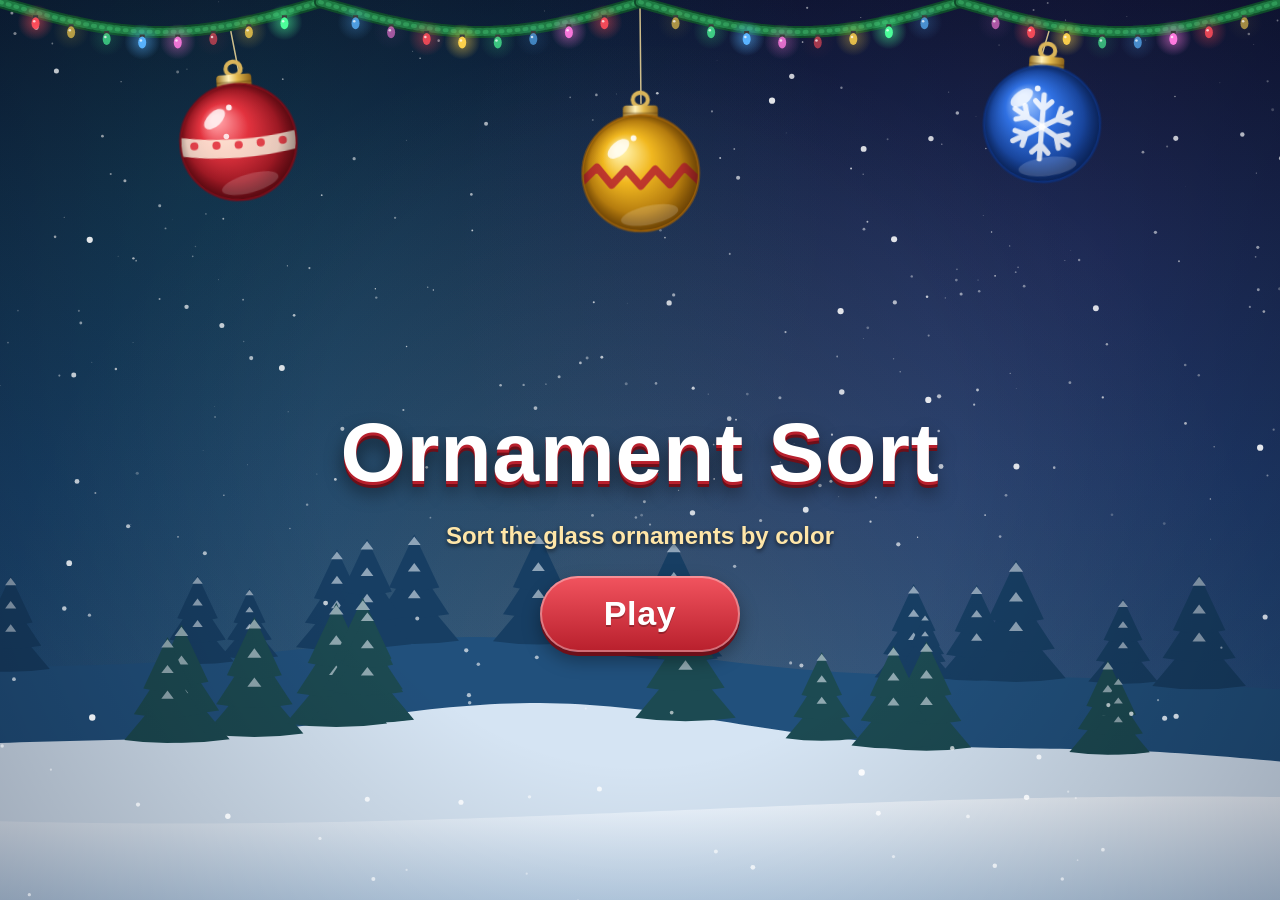
==== index.html @ 45f20277 "WIP: full build paused — waiting for prototype approval Co-Authored-By: Claude Opus 5.5 <noreply@ant" ====
<!DOCTYPE html>
<html lang="en">
<head>
<meta charset="utf-8">
<script src="playgama-bridge.js"></script>
<meta name="viewport" content="width=device-width, initial-scale=1, maximum-scale=1, user-scalable=no, viewport-fit=cover">
<meta name="theme-color" content="#0b1633">
<title>Ornament Sort</title>
<link rel="stylesheet" href="css/style.css">
</head>
<body>
<div id="app">
  <canvas id="scene"></canvas>

  <div id="hud" class="hidden">
    <div id="topbar" class="bar">
      <button id="btn-levels" class="icon-btn" type="button">
        <svg viewBox="0 0 24 24" aria-hidden="true"><rect x="3.5" y="3.5" width="7" height="7" rx="2"/><rect x="13.5" y="3.5" width="7" height="7" rx="2"/><rect x="3.5" y="13.5" width="7" height="7" rx="2"/><rect x="13.5" y="13.5" width="7" height="7" rx="2"/></svg>
      </button>
      <div class="level-info">
        <div id="level-label"></div>
        <div id="moves-label"></div>
      </div>
      <button id="btn-sound" class="icon-btn" type="button">
        <svg class="snd-on" viewBox="0 0 24 24" aria-hidden="true"><path class="fill" d="M3.5 9.2h3.8l5-4.2v14l-5-4.2H3.5z"/><path d="M15.8 8.6a4.8 4.8 0 0 1 0 6.8"/><path d="M18.4 6a8.5 8.5 0 0 1 0 12"/></svg>
        <svg class="snd-off" viewBox="0 0 24 24" aria-hidden="true"><path class="fill" d="M3.5 9.2h3.8l5-4.2v14l-5-4.2H3.5z"/><path d="M16 9.5l5 5M21 9.5l-5 5"/></svg>
      </button>
    </div>
    <div id="bottombar" class="bar">
      <button id="btn-undo" class="icon-btn" type="button">
        <svg viewBox="0 0 24 24" aria-hidden="true"><path d="M8.5 13.5L4 9l4.5-4.5"/><path d="M4.5 9H14a6 6 0 0 1 0 12h-3"/></svg>
        <span id="undo-count" class="badge">5</span>
      </button>
      <button id="btn-extra" class="ad-btn hidden" type="button">
        <svg viewBox="0 0 24 24" aria-hidden="true"><rect x="2.5" y="4.5" width="19" height="13" rx="3"/><path class="fill" d="M10 8.2v5.6l4.6-2.8z"/><path d="M8 20.5h8"/></svg>
        <span id="extra-label"></span>
      </button>
      <button id="btn-restart" class="icon-btn" type="button">
        <svg viewBox="0 0 24 24" aria-hidden="true"><path d="M19.5 12a7.5 7.5 0 1 1-2.2-5.3"/><path d="M19.8 4.2v4.6h-4.6"/></svg>
      </button>
    </div>
  </div>

  <div id="hint-chip" class="hidden"></div>
  <div id="hand" class="hidden">
    <svg viewBox="0 0 64 72" aria-hidden="true">
      <path d="M24 6c0-3.3 2.7-6 6-6s6 2.7 6 6v22.5c1-1.6 2.7-2.6 4.7-2.6 2.6 0 4.7 1.8 5.3 4.2 1-1.1 2.4-1.8 4-1.8 3 0 5.4 2.4 5.4 5.4v1.6c.9-.6 2-1 3.1-1 3 0 5.5 2.4 5.5 5.5V48c0 13.3-10 24-23 24h-4.4c-7 0-13.4-3.6-17-9.6L4.4 46.6c-1.7-2.8-.9-6.5 1.9-8.3 2.6-1.7 6-1.2 8 1.1l9.7 10.7V6z"/>
    </svg>
    <span class="ring"></span>
  </div>
  <div id="toast" class="hidden"></div>

  <div id="title-screen" class="overlay hidden">
    <div class="title-wrap">
      <h1 id="title-text"></h1>
      <p id="subtitle-text"></p>
      <button id="btn-play" class="btn primary big" type="button"></button>
    </div>
  </div>

  <div id="win-modal" class="overlay modal hidden">
    <div class="card">
      <div class="ribbon"><span id="win-title"></span></div>
      <p id="win-sub"></p>
      <div class="stars">
        <svg class="star" viewBox="0 0 24 24"><path d="M12 2.6l2.9 6 6.5.8-4.8 4.5 1.2 6.5L12 17.2l-5.8 3.2 1.2-6.5L2.6 9.4l6.5-.8z"/></svg>
        <svg class="star mid" viewBox="0 0 24 24"><path d="M12 2.6l2.9 6 6.5.8-4.8 4.5 1.2 6.5L12 17.2l-5.8 3.2 1.2-6.5L2.6 9.4l6.5-.8z"/></svg>
        <svg class="star" viewBox="0 0 24 24"><path d="M12 2.6l2.9 6 6.5.8-4.8 4.5 1.2 6.5L12 17.2l-5.8 3.2 1.2-6.5L2.6 9.4l6.5-.8z"/></svg>
      </div>
      <p id="win-moves"></p>
      <div class="row">
        <button id="btn-replay" class="btn secondary" type="button">
          <svg viewBox="0 0 24 24" aria-hidden="true"><path d="M19.5 12a7.5 7.5 0 1 1-2.2-5.3"/><path d="M19.8 4.2v4.6h-4.6"/></svg>
          <span id="replay-label"></span>
        </button>
        <button id="btn-next" class="btn primary" type="button"><span id="next-label"></span></button>
      </div>
    </div>
  </div>

  <div id="levels-modal" class="overlay modal hidden">
    <div class="card levels-card">
      <div class="ribbon"><span id="levels-title"></span></div>
      <button id="btn-close-levels" class="close-btn" type="button">
        <svg viewBox="0 0 24 24" aria-hidden="true"><path d="M6 6l12 12M18 6L6 18"/></svg>
      </button>
      <div id="levels-grid"></div>
    </div>
  </div>

  <div id="boot"><div class="spinner"></div></div>
</div>

<script>
/* Boot: the Bridge must be initialized before the game loads anything else. */
(function () {
  var files = ['js/rules.js', 'js/levels-data.js', 'js/i18n.js', 'js/audio.js', 'js/game.js'];
  function load(i) {
    if (i >= files.length) { window.OSGame.start(); return; }
    var s = document.createElement('script');
    s.src = files[i];
    s.onload = function () { load(i + 1); };
    document.body.appendChild(s);
  }
  var init;
  try {
    init = window.bridge ? window.bridge.initialize() : Promise.reject(new Error('Bridge script missing'));
  } catch (e) {
    init = Promise.reject(e);
  }
  init.then(function () {
    window.OS_BRIDGE_READY = true;
  }, function (e) {
    window.OS_BRIDGE_READY = false;
    console.warn('Bridge initialization failed, running without it:', e);
  }).then(function () { load(0); });
})();
</script>
</body>
</html>
---- css/style.css ----
/* Ornament Sort — layout and UI. Everything is local, no web fonts. */
:root {
  --btn: clamp(42px, min(12vw, 10.5vh), 62px);
  --gap: clamp(8px, 1.6vmin, 16px);
  --font: "Trebuchet MS", "Segoe UI", "Roboto", "Helvetica Neue", Arial, sans-serif;
  --gold: #ffd36b;
  --red: #d8323f;
  --green: #1f8a52;
  --ink: #3a2418;
}

* { box-sizing: border-box; }

html, body {
  margin: 0;
  padding: 0;
  width: 100%;
  height: 100%;
  overflow: hidden;
  background: #0b1633;
  overscroll-behavior: none;
}

body {
  position: fixed;
  inset: 0;
  font-family: var(--font);
  color: #fff;
  -webkit-user-select: none;
  user-select: none;
  -webkit-touch-callout: none;
  -webkit-tap-highlight-color: transparent;
  touch-action: none;
  -webkit-text-size-adjust: 100%;
}

#app { position: absolute; inset: 0; overflow: hidden; }

#scene {
  position: absolute;
  left: 0; top: 0;
  width: 100%; height: 100%;
  display: block;
  touch-action: none;
}

.hidden { display: none !important; }

button {
  font-family: inherit;
  color: inherit;
  border: 0;
  margin: 0;
  cursor: pointer;
  -webkit-user-select: none;
  user-select: none;
  -webkit-touch-callout: none;
  touch-action: manipulation;
}
button:focus { outline: none; }
button:focus-visible { outline: 3px solid var(--gold); outline-offset: 2px; }

svg { display: block; }
svg path, svg rect { fill: none; stroke: currentColor; stroke-width: 2.2; stroke-linecap: round; stroke-linejoin: round; }
svg .fill { fill: currentColor; }

/* ---------- HUD ---------- */
#hud { position: absolute; inset: 0; pointer-events: none; }
.bar {
  position: absolute;
  left: 0; right: 0;
  display: flex;
  align-items: center;
  justify-content: space-between;
  gap: var(--gap);
  padding-left: max(var(--gap), env(safe-area-inset-left));
  padding-right: max(var(--gap), env(safe-area-inset-right));
  pointer-events: none;
}
.bar > * { pointer-events: auto; }
#topbar { top: 0; padding-top: max(var(--gap), env(safe-area-inset-top)); }
#bottombar { bottom: 0; padding-bottom: max(var(--gap), env(safe-area-inset-bottom)); }

.icon-btn {
  position: relative;
  flex: 0 0 auto;
  width: var(--btn);
  height: var(--btn);
  border-radius: 50%;
  background: radial-gradient(circle at 35% 30%, rgba(60, 98, 150, .95), rgba(16, 34, 70, .95));
  box-shadow: inset 0 0 0 2px rgba(255, 255, 255, .28), 0 3px 0 rgba(4, 10, 26, .55), 0 6px 14px rgba(0, 0, 0, .3);
  display: flex;
  align-items: center;
  justify-content: center;
  transition: transform .12s ease, filter .12s ease;
}
.icon-btn svg { width: 54%; height: 54%; }
.icon-btn:active, .ad-btn:active, .btn:active { transform: translateY(2px) scale(.97); }
.icon-btn:disabled { filter: grayscale(1) brightness(.7); cursor: default; }
.icon-btn .snd-off { display: none; }
.icon-btn.muted .snd-on { display: none; }
.icon-btn.muted .snd-off { display: block; }

.badge {
  position: absolute;
  right: -4px; top: -4px;
  min-width: 22px; height: 22px;
  padding: 0 5px;
  border-radius: 11px;
  background: linear-gradient(#ff5c66, #c41d2b);
  box-shadow: 0 0 0 2px #fff;
  font-size: 13px;
  font-weight: 800;
  line-height: 22px;
  text-align: center;
}

.level-info {
  flex: 1 1 auto;
  min-width: 0;
  text-align: center;
  text-shadow: 0 2px 4px rgba(0, 0, 0, .5);
  pointer-events: none;
}
#level-label {
  font-weight: 800;
  font-size: clamp(18px, min(5.4vw, 5vh), 30px);
  letter-spacing: .02em;
  white-space: nowrap;
}
#moves-label {
  font-size: clamp(13px, min(3.6vw, 3.2vh), 18px);
  opacity: .85;
  white-space: nowrap;
}

.ad-btn {
  flex: 0 1 auto;
  min-width: 0;
  max-width: 340px;
  height: var(--btn);
  padding: 0 clamp(10px, 2.4vmin, 18px) 0 clamp(8px, 1.8vmin, 14px);
  border-radius: calc(var(--btn) / 2);
  display: flex;
  align-items: center;
  gap: 8px;
  background: linear-gradient(#ffe08a, #f2a81d);
  color: #4a2a05;
  box-shadow: inset 0 0 0 2px rgba(255, 255, 255, .55), 0 3px 0 #a5650b, 0 6px 14px rgba(0, 0, 0, .3);
  font-weight: 800;
  font-size: clamp(13px, min(3.5vw, 3.4vh), 17px);
  line-height: 1.1;
  text-align: left;
}
.ad-btn svg { flex: 0 0 auto; width: calc(var(--btn) * .5); height: calc(var(--btn) * .5); }
.ad-btn span { overflow: hidden; display: -webkit-box; -webkit-line-clamp: 2; -webkit-box-orient: vertical; }
.ad-btn:disabled { opacity: .6; }

/* ---------- hints ---------- */
#hint-chip, #toast {
  position: absolute;
  left: 50%;
  transform: translateX(-50%);
  max-width: calc(100% - 24px);
  padding: 6px 14px;
  border-radius: 16px;
  background: rgba(8, 20, 46, .78);
  box-shadow: inset 0 0 0 1.5px rgba(255, 255, 255, .25);
  font-size: clamp(13px, min(3.6vw, 3.2vh), 17px);
  font-weight: 700;
  text-align: center;
  white-space: nowrap;
  overflow: hidden;
  text-overflow: ellipsis;
  pointer-events: none;
  z-index: 5;
}
#toast { background: rgba(150, 24, 36, .9); animation: toast-in .25s ease-out; }
@keyframes toast-in { from { opacity: 0; transform: translate(-50%, 8px); } to { opacity: 1; transform: translate(-50%, 0); } }

#hand {
  position: absolute;
  width: 54px; height: 61px;
  margin-left: -16px;   /* fingertip sits on the target point */
  margin-top: -2px;
  pointer-events: none;
  z-index: 6;
  animation: hand-tap 1.1s ease-in-out infinite;
  transition: left .35s ease, top .35s ease;
}
#hand svg { width: 100%; height: 100%; filter: drop-shadow(0 4px 6px rgba(0, 0, 0, .45)); }
#hand svg path { fill: #fff; stroke: #2a3550; stroke-width: 3; }
#hand .ring {
  position: absolute;
  left: 16px; top: 2px;
  width: 0; height: 0;
  border-radius: 50%;
  box-shadow: 0 0 0 0 rgba(255, 220, 120, .9);
  animation: hand-ring 1.1s ease-out infinite;
}
@keyframes hand-tap {
  0%, 100% { transform: translate(6px, 14px); }
  45% { transform: translate(0, 0) scale(.92); }
  60% { transform: translate(0, 0) scale(.92); }
}
@keyframes hand-ring {
  0%, 40% { box-shadow: 0 0 0 0 rgba(255, 220, 120, .9); }
  100% { box-shadow: 0 0 0 26px rgba(255, 220, 120, 0); }
}

/* ---------- overlays ---------- */
.overlay {
  position: absolute;
  inset: 0;
  display: flex;
  align-items: center;
  justify-content: center;
  padding: max(12px, env(safe-area-inset-top)) max(12px, env(safe-area-inset-right)) max(12px, env(safe-area-inset-bottom)) max(12px, env(safe-area-inset-left));
  z-index: 10;
}
.modal { background: rgba(5, 12, 30, .55); animation: fade-in .25s ease-out; }
@keyframes fade-in { from { opacity: 0; } to { opacity: 1; } }

.title-wrap {
  text-align: center;
  margin-top: 18vh;
  display: flex;
  flex-direction: column;
  align-items: center;
  gap: clamp(10px, 3vmin, 26px);
}
#title-text {
  margin: 0;
  font-size: clamp(34px, min(10.5vw, 11vh), 84px);
  line-height: 1.02;
  font-weight: 900;
  letter-spacing: .01em;
  color: #fff;
  text-shadow: 0 3px 0 #b8202d, 0 6px 0 #6e0f19, 0 10px 18px rgba(0, 0, 0, .55);
}
#subtitle-text {
  margin: 0;
  font-size: clamp(15px, min(4.2vw, 4vh), 24px);
  font-weight: 700;
  color: #ffe6a8;
  text-shadow: 0 2px 4px rgba(0, 0, 0, .6);
}

.btn {
  display: inline-flex;
  align-items: center;
  justify-content: center;
  gap: 8px;
  min-height: 48px;
  padding: 0 clamp(16px, 4vmin, 30px);
  border-radius: 26px;
  font-size: clamp(17px, min(4.6vw, 4.4vh), 24px);
  font-weight: 800;
  letter-spacing: .02em;
  white-space: nowrap;
}
.btn svg { width: 1.1em; height: 1.1em; }
.btn svg path { stroke-width: 2.8; }
.btn.primary {
  color: #fff;
  background: linear-gradient(#f2545f, #b81f2c);
  box-shadow: inset 0 0 0 2px rgba(255, 255, 255, .35), 0 4px 0 #6e0f19, 0 8px 18px rgba(0, 0, 0, .35);
  text-shadow: 0 2px 0 rgba(0, 0, 0, .25);
}
.btn.secondary {
  color: #fff;
  background: linear-gradient(#36b06d, #187243);
  box-shadow: inset 0 0 0 2px rgba(255, 255, 255, .3), 0 4px 0 #0c4127, 0 8px 18px rgba(0, 0, 0, .3);
}
.btn.big {
  min-height: clamp(54px, 9vmin, 76px);
  padding: 0 clamp(36px, 8vmin, 64px);
  border-radius: 40px;
  font-size: clamp(22px, min(6vw, 6vh), 34px);
  animation: pulse 1.6s ease-in-out infinite;
}
@keyframes pulse { 0%, 100% { transform: scale(1); } 50% { transform: scale(1.05); } }

.card {
  position: relative;
  width: min(420px, 100%);
  max-height: 100%;
  padding: clamp(30px, 6vmin, 44px) clamp(16px, 4vmin, 28px) clamp(16px, 3.5vmin, 26px);
  margin-top: 14px;
  border-radius: 24px;
  background: linear-gradient(#fffaf1, #f1e2c9);
  box-shadow: 0 0 0 4px #e9c46a, 0 0 0 7px #8a1b27, 0 18px 40px rgba(0, 0, 0, .5);
  color: var(--ink);
  text-align: center;
  animation: card-in .35s cubic-bezier(.2, 1.4, .4, 1);
}
@keyframes card-in { from { transform: scale(.7); opacity: 0; } to { transform: scale(1); opacity: 1; } }
.ribbon {
  position: absolute;
  left: 50%; top: -16px;
  transform: translateX(-50%);
  min-width: 64%;
  max-width: 92%;
  padding: 8px 22px;
  border-radius: 12px;
  background: linear-gradient(#e7404c, #a91a27);
  box-shadow: inset 0 0 0 2px rgba(255, 255, 255, .3), 0 4px 0 #5e0c15;
  color: #fff;
  font-weight: 900;
  font-size: clamp(20px, min(5.6vw, 5.4vh), 30px);
  white-space: nowrap;
  text-shadow: 0 2px 0 rgba(0, 0, 0, .25);
}
#win-sub, #win-moves { margin: 6px 0; font-weight: 700; font-size: clamp(15px, min(4.2vw, 4vh), 20px); }
#win-moves { opacity: .75; }
.stars { display: flex; justify-content: center; align-items: flex-end; gap: 6px; margin: 4px 0; }
.stars .star { width: clamp(46px, min(15vw, 13vh), 76px); height: auto; }
.stars .star.mid { width: clamp(56px, min(19vw, 16vh), 94px); margin-bottom: 8px; }
.stars .star path { fill: #d9c9ad; stroke: #b6a281; stroke-width: 1.4; }
.stars .star.on path { fill: #ffc93c; stroke: #c9850c; }
.stars .star.on { animation: star-pop .45s cubic-bezier(.2, 1.6, .4, 1) both; filter: drop-shadow(0 0 8px rgba(255, 190, 40, .6)); }
@keyframes star-pop { from { transform: scale(0) rotate(-40deg); } to { transform: scale(1) rotate(0); } }
.card .row { display: flex; justify-content: center; gap: 12px; margin-top: clamp(8px, 2.4vmin, 16px); flex-wrap: wrap; }

.close-btn {
  position: absolute;
  right: -10px; top: -10px;
  width: 44px; height: 44px;
  border-radius: 50%;
  background: linear-gradient(#f2545f, #b81f2c);
  box-shadow: 0 0 0 3px #fff, 0 4px 10px rgba(0, 0, 0, .4);
  color: #fff;
  display: flex; align-items: center; justify-content: center;
  z-index: 2;
}
.close-btn svg { width: 22px; height: 22px; }
.close-btn svg path { stroke-width: 3.2; }

.levels-card { width: min(560px, 100%); height: 100%; max-height: 640px; display: flex; flex-direction: column; padding-left: 10px; padding-right: 10px; }
#levels-grid {
  flex: 1 1 auto;
  overflow-y: auto;
  -webkit-overflow-scrolling: touch;
  touch-action: pan-y;
  display: grid;
  grid-template-columns: repeat(auto-fill, minmax(58px, 1fr));
  gap: 10px;
  padding: 6px;
}
.lv {
  position: relative;
  height: 64px;
  border-radius: 14px;
  background: linear-gradient(#3f7fc9, #234f8c);
  box-shadow: inset 0 0 0 2px rgba(255, 255, 255, .3), 0 3px 0 #15325d;
  color: #fff;
  font-size: 20px;
  font-weight: 800;
  display: flex; flex-direction: column; align-items: center; justify-content: center;
  gap: 2px;
}
.lv.current { background: linear-gradient(#f2545f, #b81f2c); box-shadow: inset 0 0 0 2px rgba(255, 255, 255, .4), 0 3px 0 #6e0f19; }
.lv.done { background: linear-gradient(#36b06d, #187243); box-shadow: inset 0 0 0 2px rgba(255, 255, 255, .3), 0 3px 0 #0c4127; }
.lv:disabled { background: linear-gradient(#a99c88, #857865); box-shadow: inset 0 0 0 2px rgba(255, 255, 255, .2), 0 3px 0 #5d5344; cursor: default; }
.lv .mini { display: flex; gap: 1px; }
.lv .mini svg { width: 13px; height: 13px; }
.lv .mini path { fill: rgba(255, 255, 255, .3); stroke: none; }
.lv .mini .on path { fill: #ffd64a; }
.lv .lock { width: 22px; height: 22px; }
.lv .lock path, .lv .lock rect { stroke: #fff; stroke-width: 2.4; }

/* ---------- boot ---------- */
#boot {
  position: absolute; inset: 0;
  display: flex; align-items: center; justify-content: center;
  background: #0b1633;
  z-index: 20;
}
.spinner {
  width: 44px; height: 44px;
  border-radius: 50%;
  border: 5px solid rgba(255, 255, 255, .15);
  border-top-color: #ffd36b;
  animation: spin .9s linear infinite;
}
@keyframes spin { to { transform: rotate(360deg); } }

/* Landscape: the ad button moves up next to the sound button, the level text to the left */
@media (min-aspect-ratio: 13/10) {
  #btn-extra {
    position: fixed;
    top: max(var(--gap), env(safe-area-inset-top));
    right: calc(max(var(--gap), env(safe-area-inset-right)) + var(--btn) + var(--gap));
    max-width: min(300px, 38vw);
  }
  #topbar .level-info { text-align: left; }
}
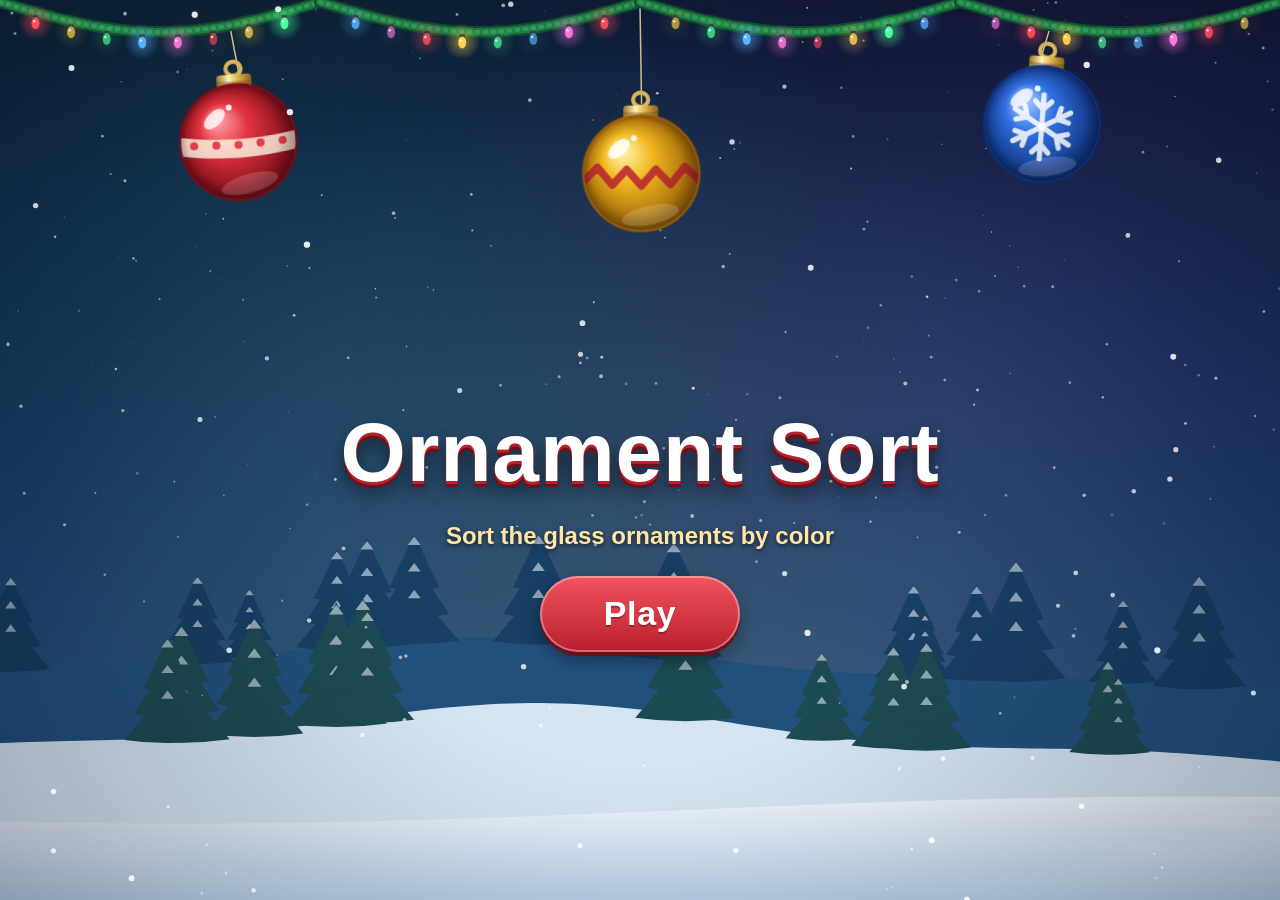
==== commit 8706d5c1: "Full build: approved prototype features, settings, level select, resume - Game rules (CLAUDE.md) and" ====
--- a/index.html
+++ b/index.html
@@ -14,16 +14,15 @@
 
   <div id="hud" class="hidden">
     <div id="topbar" class="bar">
-      <button id="btn-levels" class="icon-btn" type="button">
-        <svg viewBox="0 0 24 24" aria-hidden="true"><rect x="3.5" y="3.5" width="7" height="7" rx="2"/><rect x="13.5" y="3.5" width="7" height="7" rx="2"/><rect x="3.5" y="13.5" width="7" height="7" rx="2"/><rect x="13.5" y="13.5" width="7" height="7" rx="2"/></svg>
+      <button id="btn-settings" class="icon-btn" type="button">
+        <svg viewBox="0 0 24 24" aria-hidden="true"><path d="M10.3 2.8h3.4l.5 2.6 1.6.9 2.5-.9 1.7 2.9-2 1.7v1.9l2 1.7-1.7 2.9-2.5-.9-1.6.9-.5 2.6h-3.4l-.5-2.6-1.6-.9-2.5.9-1.7-2.9 2-1.7V11l-2-1.7 1.7-2.9 2.5.9 1.6-.9z"/><path d="M12 9a3 3 0 1 1 0 6 3 3 0 0 1 0-6z"/></svg>
       </button>
-      <div class="level-info">
+      <div id="level-info" class="level-info" role="button">
         <div id="level-label"></div>
         <div id="moves-label"></div>
       </div>
-      <button id="btn-sound" class="icon-btn" type="button">
-        <svg class="snd-on" viewBox="0 0 24 24" aria-hidden="true"><path class="fill" d="M3.5 9.2h3.8l5-4.2v14l-5-4.2H3.5z"/><path d="M15.8 8.6a4.8 4.8 0 0 1 0 6.8"/><path d="M18.4 6a8.5 8.5 0 0 1 0 12"/></svg>
-        <svg class="snd-off" viewBox="0 0 24 24" aria-hidden="true"><path class="fill" d="M3.5 9.2h3.8l5-4.2v14l-5-4.2H3.5z"/><path d="M16 9.5l5 5M21 9.5l-5 5"/></svg>
+      <button id="btn-levels" class="icon-btn" type="button">
+        <svg viewBox="0 0 24 24" aria-hidden="true"><rect x="3.5" y="3.5" width="7" height="7" rx="2"/><rect x="13.5" y="3.5" width="7" height="7" rx="2"/><rect x="3.5" y="13.5" width="7" height="7" rx="2"/><rect x="13.5" y="13.5" width="7" height="7" rx="2"/></svg>
       </button>
     </div>
     <div id="bottombar" class="bar">
@@ -88,6 +87,27 @@
     </div>
   </div>
 
+  <div id="settings-modal" class="overlay modal hidden">
+    <div class="card settings-card">
+      <div class="ribbon"><span id="settings-title"></span></div>
+      <button id="btn-close-settings" class="close-btn" type="button">
+        <svg viewBox="0 0 24 24" aria-hidden="true"><path d="M6 6l12 12M18 6L6 18"/></svg>
+      </button>
+      <div class="set-row">
+        <svg viewBox="0 0 24 24" aria-hidden="true"><path d="M9 18V5.5l11-2.3V16"/><path d="M9 18a3 3 0 1 1-6 0 3 3 0 0 1 6 0z"/><path d="M20 16a3 3 0 1 1-6 0 3 3 0 0 1 6 0z"/></svg>
+        <span class="lbl" id="lbl-music"></span>
+        <button id="sw-music" class="switch" type="button" role="switch" aria-checked="true"></button>
+        <input id="vol-music" type="range" min="0" max="100" step="1">
+      </div>
+      <div class="set-row">
+        <svg viewBox="0 0 24 24" aria-hidden="true"><path class="fill" d="M3.5 9.2h3.8l5-4.2v14l-5-4.2H3.5z"/><path d="M15.8 8.6a4.8 4.8 0 0 1 0 6.8"/><path d="M18.4 6a8.5 8.5 0 0 1 0 12"/></svg>
+        <span class="lbl" id="lbl-sfx"></span>
+        <button id="sw-sfx" class="switch" type="button" role="switch" aria-checked="true"></button>
+        <input id="vol-sfx" type="range" min="0" max="100" step="1">
+      </div>
+    </div>
+  </div>
+
   <div id="boot"><div class="spinner"></div></div>
 </div>
 
--- a/css/style.css
+++ b/css/style.css
@@ -120,8 +120,9 @@
   min-width: 0;
   text-align: center;
   text-shadow: 0 2px 4px rgba(0, 0, 0, .5);
-  pointer-events: none;
-}
+  cursor: pointer;
+}
+#level-label, #moves-label { overflow: hidden; text-overflow: ellipsis; }
 #level-label {
   font-weight: 800;
   font-size: clamp(18px, min(5.4vw, 5vh), 30px);
@@ -181,8 +182,9 @@
 #hand {
   position: absolute;
   width: 54px; height: 61px;
-  margin-left: -16px;   /* fingertip sits on the target point */
-  margin-top: -2px;
+  margin-left: -25.3px; /* the fingertip of the drawing (30,0 of 64x72) sits on the target point */
+  margin-top: 0;
+  transform-origin: 25.3px 0;
   pointer-events: none;
   z-index: 6;
   animation: hand-tap 1.1s ease-in-out infinite;
@@ -192,14 +194,15 @@
 #hand svg path { fill: #fff; stroke: #2a3550; stroke-width: 3; }
 #hand .ring {
   position: absolute;
-  left: 16px; top: 2px;
-  width: 0; height: 0;
+  left: 25.3px; top: 0;
+  width: 6px; height: 6px;
+  margin: -3px 0 0 -3px;
   border-radius: 50%;
   box-shadow: 0 0 0 0 rgba(255, 220, 120, .9);
   animation: hand-ring 1.1s ease-out infinite;
 }
 @keyframes hand-tap {
-  0%, 100% { transform: translate(6px, 14px); }
+  0%, 100% { transform: translate(5px, 16px); }
   45% { transform: translate(0, 0) scale(.92); }
   60% { transform: translate(0, 0) scale(.92); }
 }
@@ -361,7 +364,12 @@
 }
 .lv.current { background: linear-gradient(#f2545f, #b81f2c); box-shadow: inset 0 0 0 2px rgba(255, 255, 255, .4), 0 3px 0 #6e0f19; }
 .lv.done { background: linear-gradient(#36b06d, #187243); box-shadow: inset 0 0 0 2px rgba(255, 255, 255, .3), 0 3px 0 #0c4127; }
-.lv:disabled { background: linear-gradient(#a99c88, #857865); box-shadow: inset 0 0 0 2px rgba(255, 255, 255, .2), 0 3px 0 #5d5344; cursor: default; }
+.lv .check { position: absolute; right: -5px; top: -5px; width: 22px; height: 22px; border-radius: 50%; background: #ffd64a;
+  box-shadow: 0 0 0 2px #fff; display: flex; align-items: center; justify-content: center; }
+.lv .check svg { width: 15px; height: 15px; }
+.lv .check svg path { stroke: #1a5c36; stroke-width: 3.6; }
+.lv.current { box-shadow: inset 0 0 0 2px rgba(255, 255, 255, .45), 0 3px 0 #6e0f19, 0 0 0 3px #ffd36b; }
+.lv.locked { background: linear-gradient(#a99c88, #857865); box-shadow: inset 0 0 0 2px rgba(255, 255, 255, .2), 0 3px 0 #5d5344; cursor: default; }
 .lv .mini { display: flex; gap: 1px; }
 .lv .mini svg { width: 13px; height: 13px; }
 .lv .mini path { fill: rgba(255, 255, 255, .3); stroke: none; }
@@ -395,3 +403,19 @@
   }
   #topbar .level-info { text-align: left; }
 }
+
+/* ---------- settings ---------- */
+.settings-card { width: min(380px, 100%); }
+.set-row { display: grid; grid-template-columns: 30px 1fr auto; align-items: center; column-gap: 10px; row-gap: 6px;
+  margin: 12px 0; padding: 10px 12px; border-radius: 16px; background: rgba(138, 27, 39, .08); text-align: left; }
+.set-row > svg { width: 28px; height: 28px; color: #a91a27; }
+.set-row .lbl { font-weight: 800; font-size: clamp(16px, min(4.4vw, 4vh), 19px); }
+.set-row input[type=range] { grid-column: 1 / 4; width: 100%; height: 28px; margin: 0; accent-color: #c3263a; touch-action: pan-x; cursor: pointer; }
+.set-row input[type=range]:disabled { opacity: .4; }
+.switch { position: relative; width: 56px; height: 32px; border-radius: 16px; background: #b9ab97; box-shadow: inset 0 2px 4px rgba(0, 0, 0, .25); transition: background .2s; }
+.switch::after { content: ""; position: absolute; left: 3px; top: 3px; width: 26px; height: 26px; border-radius: 50%; background: #fff;
+  box-shadow: 0 2px 4px rgba(0, 0, 0, .3); transition: transform .2s; }
+.switch[aria-checked="true"] { background: #1f8a52; }
+.switch[aria-checked="true"]::after { transform: translateX(24px); }
+#btn-settings svg { width: 64%; height: 64%; }
+#btn-settings svg path { stroke-width: 2; }
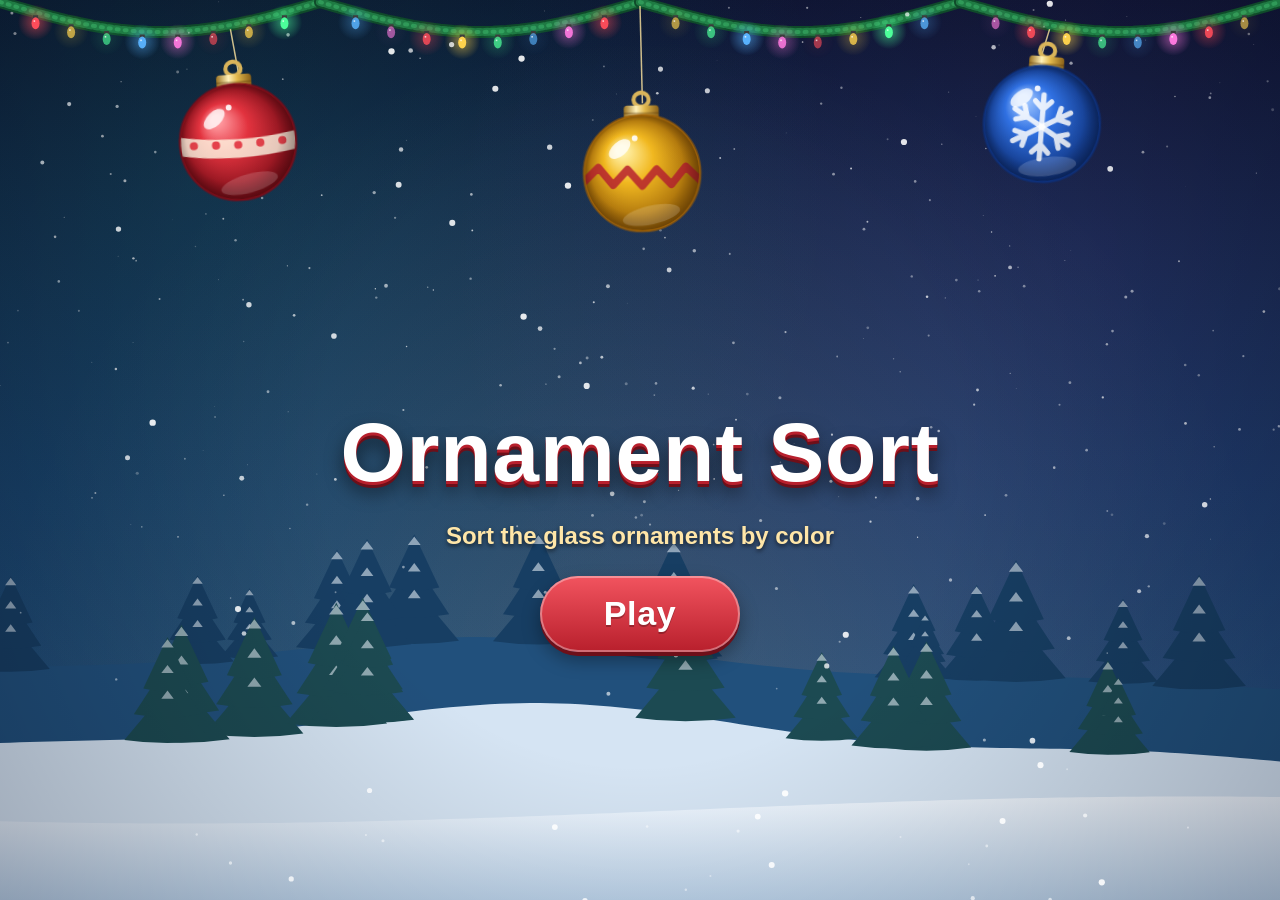
==== commit 0a299c42: "Review round 1 fixes + harder level curve - T1: rewarded ad works with the real SDK (showRewarded re" ====
--- a/index.html
+++ b/index.html
@@ -17,7 +17,7 @@
       <button id="btn-settings" class="icon-btn" type="button">
         <svg viewBox="0 0 24 24" aria-hidden="true"><path d="M10.3 2.8h3.4l.5 2.6 1.6.9 2.5-.9 1.7 2.9-2 1.7v1.9l2 1.7-1.7 2.9-2.5-.9-1.6.9-.5 2.6h-3.4l-.5-2.6-1.6-.9-2.5.9-1.7-2.9 2-1.7V11l-2-1.7 1.7-2.9 2.5.9 1.6-.9z"/><path d="M12 9a3 3 0 1 1 0 6 3 3 0 0 1 0-6z"/></svg>
       </button>
-      <div id="level-info" class="level-info" role="button">
+      <div id="level-info" class="level-info" role="button" tabindex="0">
         <div id="level-label"></div>
         <div id="moves-label"></div>
       </div>
--- a/css/style.css
+++ b/css/style.css
@@ -419,3 +419,8 @@
 .switch[aria-checked="true"]::after { transform: translateX(24px); }
 #btn-settings svg { width: 64%; height: 64%; }
 #btn-settings svg path { stroke-width: 2; }
+
+/* dead end: the buttons that can help */
+.icon-btn.attention { animation: attention 1s ease-in-out infinite; box-shadow: inset 0 0 0 2px rgba(255, 255, 255, .5), 0 0 0 4px #ffd36b, 0 0 18px 4px rgba(255, 200, 80, .8); }
+@keyframes attention { 0%, 100% { transform: scale(1); } 50% { transform: scale(1.12); } }
+#level-info:focus-visible { outline: 3px solid var(--gold); outline-offset: 2px; border-radius: 10px; }
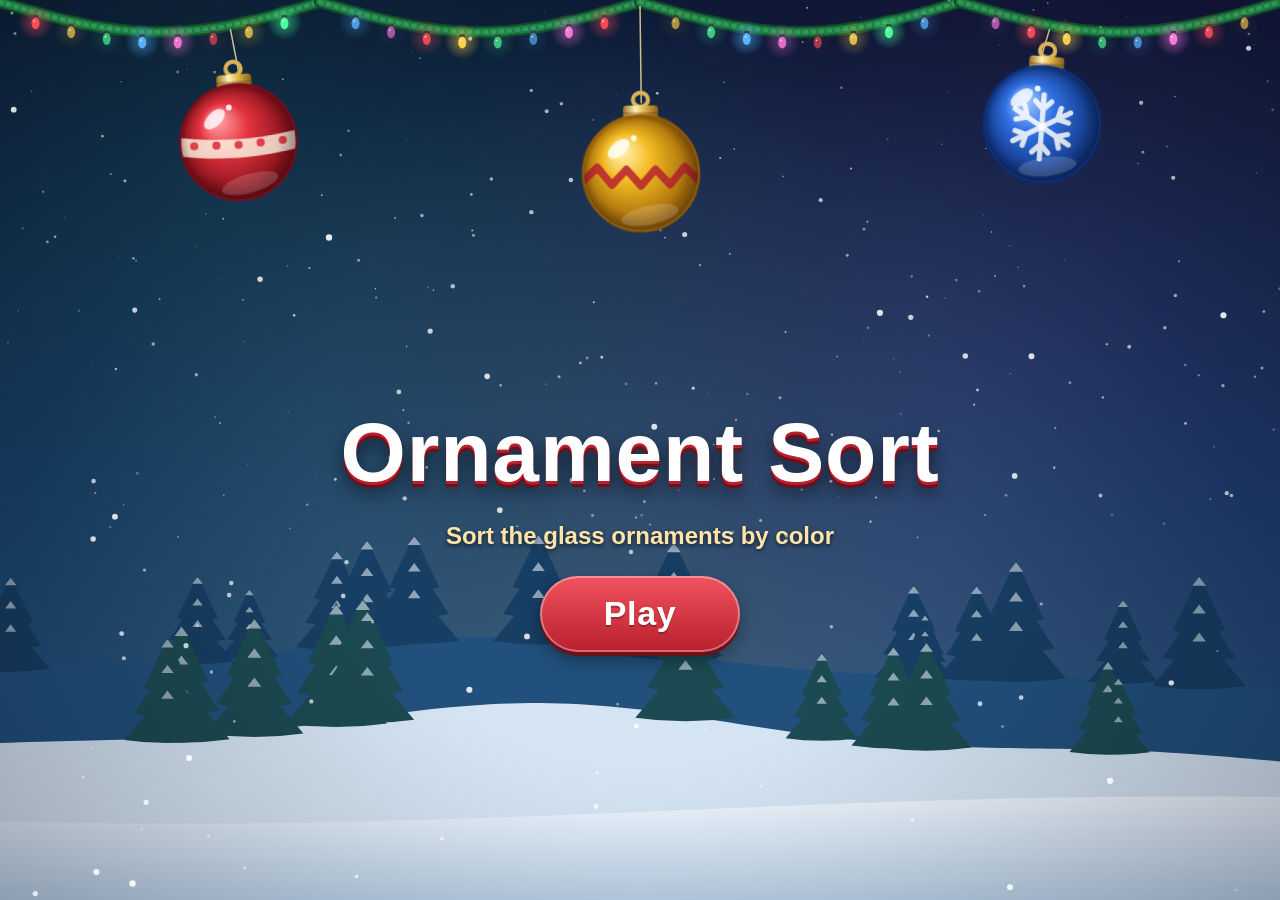
==== commit 132738f2: "Analytics events via Bridge (js/analytics.js) + touch fix for a lifted ornament of the lower row - p" ====
--- a/index.html
+++ b/index.html
@@ -114,7 +114,7 @@
 <script>
 /* Boot: the Bridge must be initialized before the game loads anything else. */
 (function () {
-  var files = ['js/rules.js', 'js/levels-data.js', 'js/i18n.js', 'js/audio.js', 'js/game.js'];
+  var files = ['js/rules.js', 'js/levels-data.js', 'js/i18n.js', 'js/audio.js', 'js/analytics.js', 'js/game.js'];
   function load(i) {
     if (i >= files.length) { window.OSGame.start(); return; }
     var s = document.createElement('script');
--- a/css/style.css
+++ b/css/style.css
@@ -423,4 +423,10 @@
 /* dead end: the buttons that can help */
 .icon-btn.attention { animation: attention 1s ease-in-out infinite; box-shadow: inset 0 0 0 2px rgba(255, 255, 255, .5), 0 0 0 4px #ffd36b, 0 0 18px 4px rgba(255, 200, 80, .8); }
 @keyframes attention { 0%, 100% { transform: scale(1); } 50% { transform: scale(1.12); } }
+/* while a rewarded ad is on its way the buttons are off: no blinking */
+.icon-btn.attention:disabled { animation: none; box-shadow: inset 0 0 0 2px rgba(255, 255, 255, .28), 0 3px 0 rgba(4, 10, 26, .55), 0 6px 14px rgba(0, 0, 0, .3); }
 #level-info:focus-visible { outline: 3px solid var(--gold); outline-offset: 2px; border-radius: 10px; }
+
+/* waiting for a rewarded ad: the board is dimmed and does not react */
+body.ad-wait #scene { filter: brightness(.55); transition: filter .2s; }
+#hint-chip, #toast { box-sizing: border-box; padding-top: 6px; padding-bottom: 6px; }
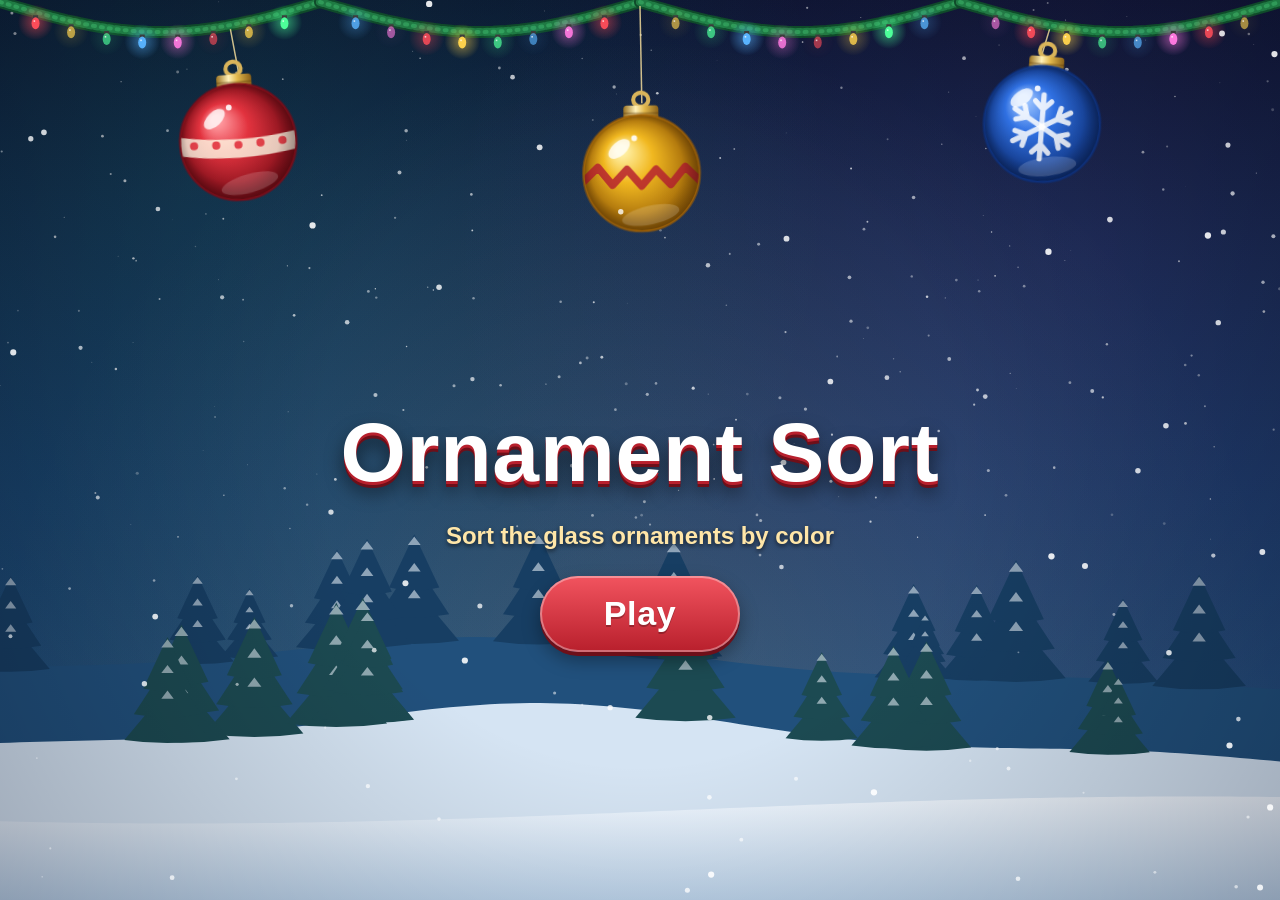
==== commit 28f8096f: "ВК: звук глохнет при сворачивании, язык из vk_language, строка поддержки, запуск без unpkg (1.0.1) -" ====
--- a/index.html
+++ b/index.html
@@ -105,6 +105,7 @@
         <button id="sw-sfx" class="switch" type="button" role="switch" aria-checked="true"></button>
         <input id="vol-sfx" type="range" min="0" max="100" step="1">
       </div>
+      <p id="support-line" class="support-line hidden"></p>
     </div>
   </div>
 
@@ -128,6 +129,11 @@
   } catch (e) {
     init = Promise.reject(e);
   }
+  // In VK / OK the Bridge loads VK Bridge from unpkg.com; if that never answers, start without the Bridge
+  // after 8 s instead of spinning forever.
+  init = Promise.race([init, new Promise(function (_, reject) {
+    setTimeout(function () { reject(new Error('Bridge initialization timeout')); }, 8000);
+  })]);
   init.then(function () {
     window.OS_BRIDGE_READY = true;
   }, function (e) {
--- a/css/style.css
+++ b/css/style.css
@@ -409,6 +409,7 @@
 .set-row { display: grid; grid-template-columns: 30px 1fr auto; align-items: center; column-gap: 10px; row-gap: 6px;
   margin: 12px 0; padding: 10px 12px; border-radius: 16px; background: rgba(138, 27, 39, .08); text-align: left; }
 .set-row > svg { width: 28px; height: 28px; color: #a91a27; }
+.support-line { margin: 10px 0 0; font-size: 14px; opacity: .7; word-break: break-word; }
 .set-row .lbl { font-weight: 800; font-size: clamp(16px, min(4.4vw, 4vh), 19px); }
 .set-row input[type=range] { grid-column: 1 / 4; width: 100%; height: 28px; margin: 0; accent-color: #c3263a; touch-action: pan-x; cursor: pointer; }
 .set-row input[type=range]:disabled { opacity: .4; }
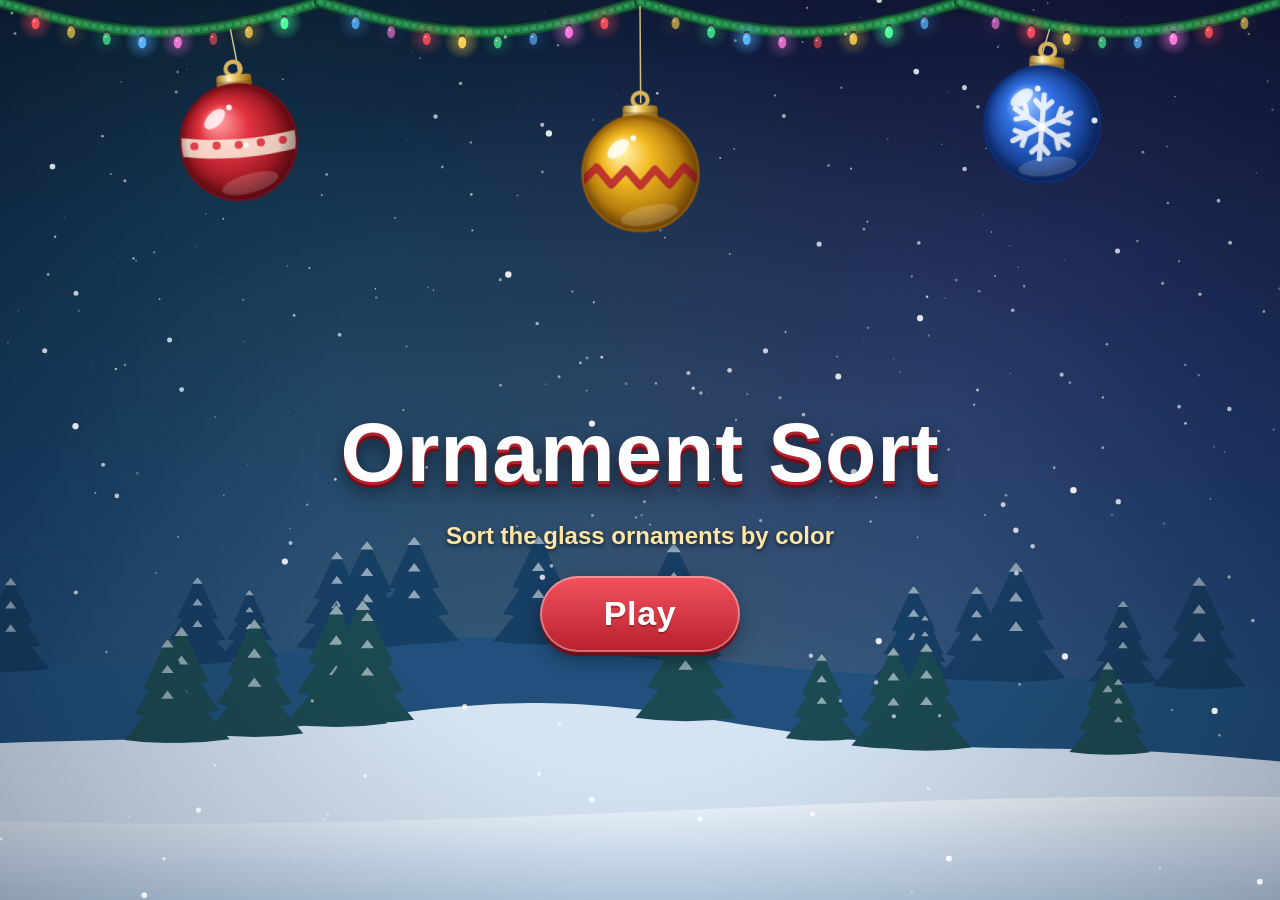
==== commit cc932f20: "Запуск без unpkg: убрать заставку Bridge, если он не ответил за 8 с Заставка Playgama Bridge оставал" ====
--- a/index.html
+++ b/index.html
@@ -138,6 +138,9 @@
     window.OS_BRIDGE_READY = true;
   }, function (e) {
     window.OS_BRIDGE_READY = false;
+    // the Bridge's own loading screen stays on top and swallows taps if it never finished: remove it
+    var ov = document.getElementById('loading-overlay');
+    if (ov && ov.parentNode) ov.parentNode.removeChild(ov);
     console.warn('Bridge initialization failed, running without it:', e);
   }).then(function () { load(0); });
 })();
